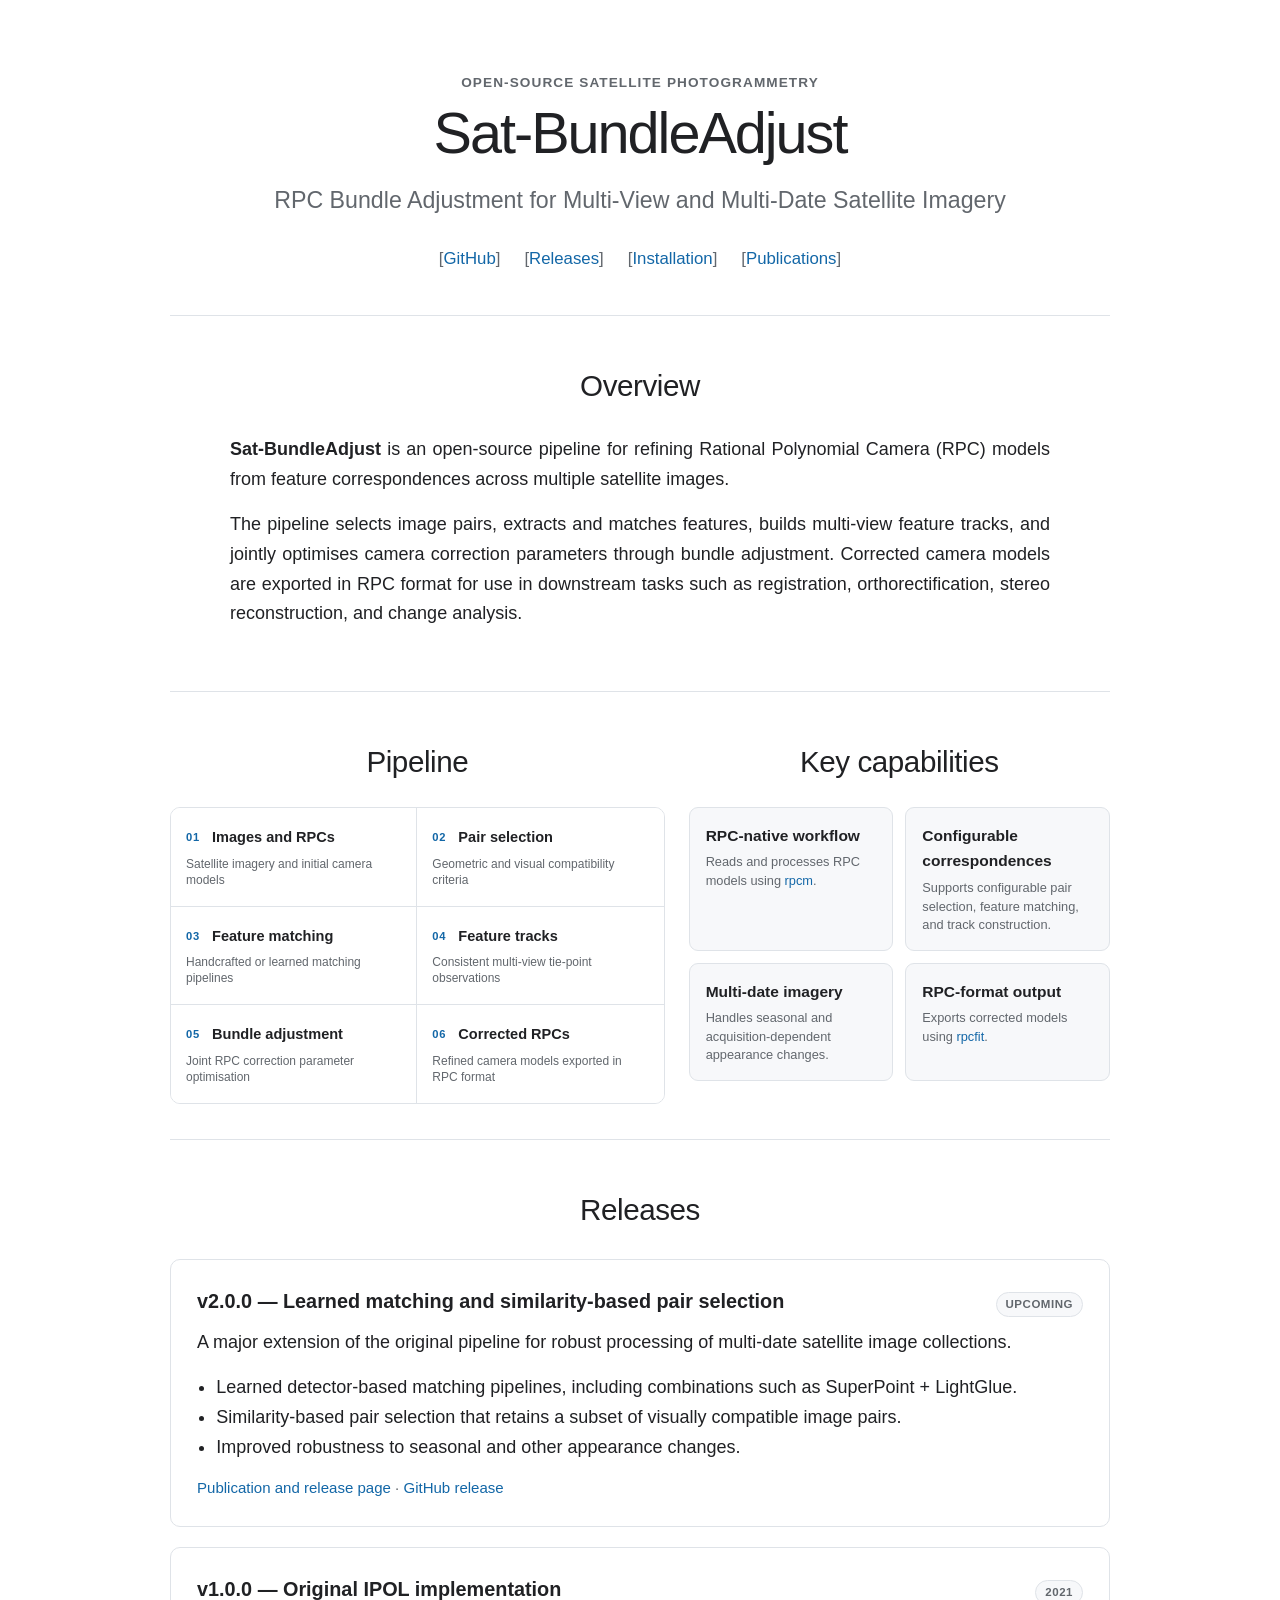
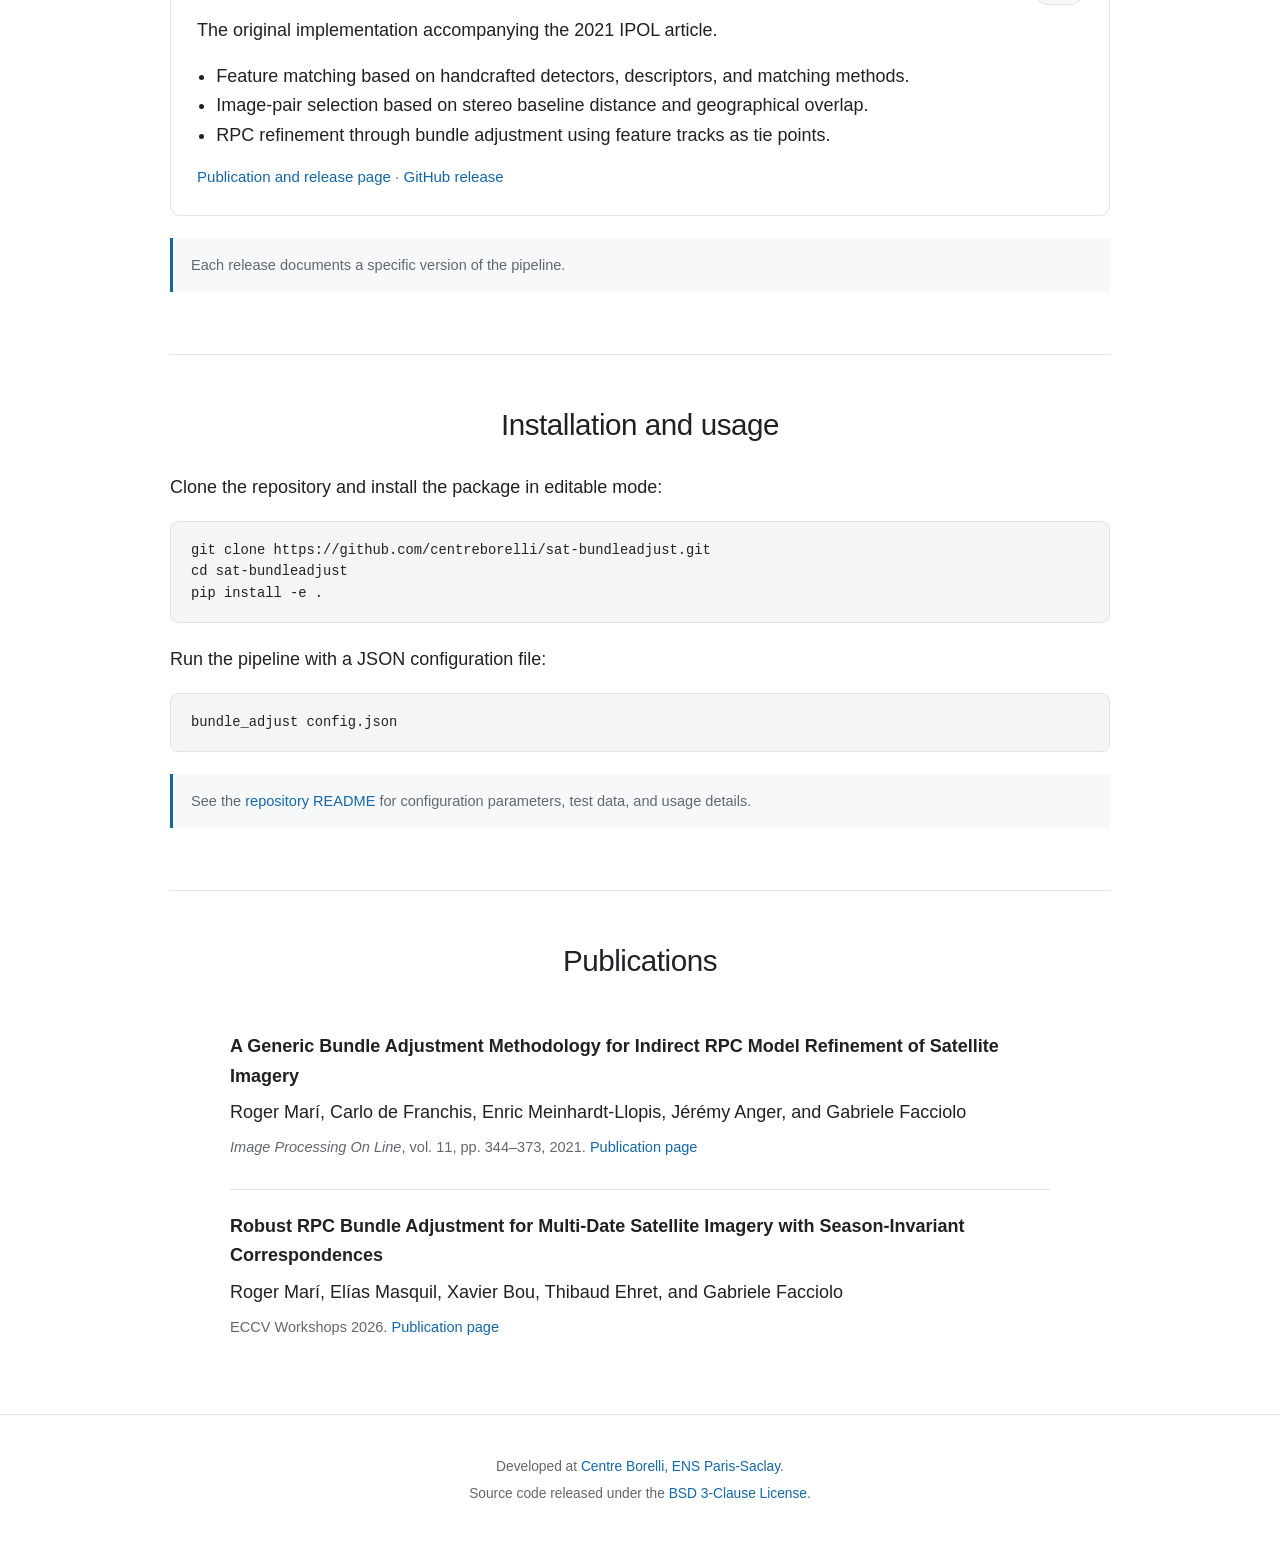
==== docs/index.html @ 79bfd889 "+" ====
<!DOCTYPE html>
<html lang="en">
<head>
  <meta charset="utf-8">
  <meta name="viewport" content="width=device-width, initial-scale=1">

  <title>Sat-BundleAdjust</title>
  <meta name="description" content="An open-source RPC bundle adjustment pipeline for multi-view and multi-date satellite imagery.">
  <meta name="theme-color" content="#ffffff">

  <!-- Update this URL after enabling GitHub Pages. -->
  <link rel="canonical" href="https://centreborelli.github.io/sat-bundleadjust/">

  <!-- Social sharing metadata. Add an og:image later if you create a teaser image. -->
  <meta property="og:type" content="website">
  <meta property="og:title" content="Sat-BundleAdjust">
  <meta property="og:description" content="RPC bundle adjustment for multi-view and multi-date satellite imagery.">
  <meta property="og:url" content="https://centreborelli.github.io/sat-bundleadjust/">

  <style>
    :root {
      --background: #ffffff;
      --surface: #f7f8fa;
      --text: #202124;
      --muted: #62676d;
      --accent: #1367a7;
      --accent-hover: #0d4f82;
      --border: #dfe3e8;
      --code-background: #f4f5f7;
      --max-width: 940px;
    }

    * {
      box-sizing: border-box;
    }

    html {
      scroll-behavior: smooth;
    }

    body {
      margin: 0;
      background: var(--background);
      color: var(--text);
      font-family:
        "Helvetica Neue",
        Helvetica,
        Arial,
        system-ui,
        -apple-system,
        sans-serif;
      font-size: 18px;
      font-weight: 300;
      line-height: 1.65;
    }

    a {
      color: var(--accent);
      text-decoration: none;
    }

    a:hover,
    a:focus-visible {
      color: var(--accent-hover);
      text-decoration: underline;
    }

    a:focus-visible {
      outline: 2px solid var(--accent);
      outline-offset: 3px;
      border-radius: 2px;
    }

    .container {
      width: min(calc(100% - 40px), var(--max-width));
      margin: 0 auto;
    }

    header {
      padding: 72px 0 42px;
      text-align: center;
    }

    .eyebrow {
      margin: 0 0 8px;
      color: var(--muted);
      font-size: 0.85rem;
      font-weight: 600;
      letter-spacing: 0.08em;
      text-transform: uppercase;
    }

    h1 {
      margin: 0;
      font-size: clamp(2.25rem, 7vw, 3.6rem);
      font-weight: 400;
      letter-spacing: -0.035em;
      line-height: 1.1;
    }

    .tagline {
      max-width: 760px;
      margin: 18px auto 0;
      color: var(--muted);
      font-size: clamp(1.15rem, 3vw, 1.45rem);
      line-height: 1.45;
    }

    .header-links {
      display: flex;
      flex-wrap: wrap;
      justify-content: center;
      gap: 8px 24px;
      margin-top: 28px;
      font-size: 1.05rem;
      font-weight: 400;
    }

    .header-links a::before {
      content: "[";
      color: var(--muted);
    }

    .header-links a::after {
      content: "]";
      color: var(--muted);
    }

    main section {
      padding: 46px 0;
      border-top: 1px solid var(--border);
    }

    h2 {
      margin: 0 0 24px;
      text-align: center;
      font-size: 1.85rem;
      font-weight: 400;
      letter-spacing: -0.015em;
    }

    h3 {
      margin: 0 0 8px;
      font-size: 1.17rem;
      font-weight: 600;
    }

    p {
      margin: 0 0 1rem;
    }

    .lead {
      max-width: 820px;
      margin-inline: auto;
      text-align: justify;
    }

    .workflow-grid {
      display: grid;
      grid-template-columns: 1.08fr 0.92fr;
      gap: 24px;
      align-items: stretch;
    }

    .workflow-panel {
      min-width: 0;
    }

    .workflow-panel h2 {
      margin-bottom: 20px;
    }

    .pipeline {
      display: grid;
      grid-template-columns: repeat(2, minmax(0, 1fr));
      height: calc(100% - 58px);
      border: 1px solid var(--border);
      border-radius: 10px;
      overflow: hidden;
      background: var(--background);
    }

    .pipeline-step {
      min-height: 0;
      padding: 14px 15px;
      background: var(--background);
    }

    .pipeline-step:nth-child(odd) {
      border-right: 1px solid var(--border);
    }

    .pipeline-step:nth-child(-n + 4) {
      border-bottom: 1px solid var(--border);
    }

    .step-number {
      display: inline-block;
      margin-right: 7px;
      color: var(--accent);
      font-size: 0.7rem;
      font-weight: 700;
      letter-spacing: 0.07em;
      vertical-align: 0.08em;
    }

    .pipeline-step strong {
      font-size: 0.91rem;
      font-weight: 600;
      line-height: 1.3;
    }

    .pipeline-step span:last-child {
      display: block;
      margin-top: 4px;
      color: var(--muted);
      font-size: 0.75rem;
      line-height: 1.35;
    }

    .feature-grid {
      display: grid;
      grid-template-columns: repeat(2, minmax(0, 1fr));
      gap: 12px;
    }

    .feature {
      padding: 15px 16px;
      border: 1px solid var(--border);
      border-radius: 9px;
      background: var(--surface);
    }

    .feature h3 {
      margin-bottom: 5px;
      font-size: 0.97rem;
    }

    .feature p {
      margin: 0;
      color: var(--muted);
      font-size: 0.8rem;
      line-height: 1.45;
    }

    .release-list {
      display: grid;
      gap: 20px;
    }

    .release {
      padding: 25px 26px;
      border: 1px solid var(--border);
      border-radius: 10px;
      background: var(--background);
    }

    .release-header {
      display: flex;
      flex-wrap: wrap;
      align-items: baseline;
      justify-content: space-between;
      gap: 8px 20px;
      margin-bottom: 10px;
    }

    .release-title {
      margin: 0;
      font-size: 1.24rem;
      font-weight: 600;
    }

    .badge {
      display: inline-block;
      padding: 2px 9px;
      border: 1px solid var(--border);
      border-radius: 999px;
      color: var(--muted);
      background: var(--surface);
      font-size: 0.72rem;
      font-weight: 650;
      letter-spacing: 0.045em;
      text-transform: uppercase;
    }

    .release ul {
      margin: 12px 0 14px;
      padding-left: 1.2rem;
    }

    .release-links {
      margin: 0;
      font-size: 0.94rem;
      font-weight: 500;
    }

    .release-links a + a::before {
      content: " · ";
      color: var(--muted);
      text-decoration: none;
    }

    .note {
      margin-top: 22px;
      padding: 15px 18px;
      border-left: 3px solid var(--accent);
      background: var(--surface);
      color: var(--muted);
      font-size: 0.91rem;
    }

    pre {
      margin: 18px 0 0;
      padding: 18px 20px;
      overflow-x: auto;
      border: 1px solid var(--border);
      border-radius: 8px;
      background: var(--code-background);
      font: 0.86rem/1.55
        ui-monospace,
        SFMono-Regular,
        Menlo,
        Monaco,
        Consolas,
        "Liberation Mono",
        monospace;
    }

    code {
      font-family:
        ui-monospace,
        SFMono-Regular,
        Menlo,
        Monaco,
        Consolas,
        "Liberation Mono",
        monospace;
    }

    .publication {
      max-width: 820px;
      margin: 0 auto;
      padding: 22px 0;
    }

    .publication + .publication {
      border-top: 1px solid var(--border);
    }

    .publication-title {
      font-weight: 600;
    }

    .publication p {
      margin-bottom: 0.45rem;
    }

    .publication .meta {
      color: var(--muted);
      font-size: 0.91rem;
    }

    footer {
      padding: 36px 0 52px;
      border-top: 1px solid var(--border);
      color: var(--muted);
      text-align: center;
      font-size: 0.86rem;
    }

    footer p {
      margin: 0.3rem 0;
    }

    @media (max-width: 860px) {
      .workflow-grid {
        grid-template-columns: 1fr;
        gap: 42px;
      }

      .pipeline {
        height: auto;
        grid-template-columns: repeat(3, minmax(0, 1fr));
      }

      .pipeline-step:nth-child(odd) {
        border-right: 0;
      }

      .pipeline-step:not(:nth-child(3n)) {
        border-right: 1px solid var(--border);
      }

      .pipeline-step:nth-child(-n + 3) {
        border-bottom: 1px solid var(--border);
      }

      .pipeline-step:nth-child(4) {
        border-bottom: 0;
      }
    }

    @media (max-width: 620px) {
      body {
        font-size: 16px;
      }

      header {
        padding-top: 52px;
      }

      main section {
        padding: 38px 0;
      }

      .feature-grid {
        grid-template-columns: 1fr;
      }

      .pipeline {
        grid-template-columns: 1fr;
      }

      .pipeline-step,
      .pipeline-step:nth-child(odd),
      .pipeline-step:not(:nth-child(3n)) {
        border-right: 0;
        border-bottom: 1px solid var(--border);
      }

      .pipeline-step:last-child {
        border-bottom: 0;
      }

      .lead {
        text-align: left;
      }
    }
  </style>
</head>

<body>
  <header class="container">
    <p class="eyebrow">Open-source satellite photogrammetry</p>
    <h1>Sat-BundleAdjust</h1>
    <p class="tagline">
      RPC Bundle Adjustment for Multi-View and Multi-Date Satellite Imagery
    </p>

    <nav class="header-links" aria-label="Project links">
      <a href="https://github.com/centreborelli/sat-bundleadjust">GitHub</a>
      <a href="https://github.com/centreborelli/sat-bundleadjust/releases">Releases</a>
      <a href="#installation">Installation</a>
      <a href="#publications">Publications</a>
    </nav>
  </header>

  <main class="container">
    <section id="overview">
      <h2>Overview</h2>
      <div class="lead">
        <p>
          <strong>Sat-BundleAdjust</strong> is an open-source pipeline for refining
          Rational Polynomial Camera (RPC) models from feature correspondences
          across multiple satellite images.
        </p>
        <p>
          The pipeline selects image pairs, extracts and matches features,
          builds multi-view feature tracks, and jointly optimises camera
          correction parameters through bundle adjustment. Corrected camera
          models are exported in RPC format for use in downstream tasks such as
          registration, orthorectification, stereo reconstruction, and change
          analysis.
        </p>
      </div>
    </section>

    <section aria-label="Pipeline and key capabilities">
      <div class="workflow-grid">
        <article id="pipeline" class="workflow-panel">
          <h2>Pipeline</h2>

          <div class="pipeline" role="list" aria-label="Sat-BundleAdjust processing pipeline">
            <div class="pipeline-step" role="listitem">
              <span class="step-number">01</span>
              <strong>Images and RPCs</strong>
              <span>Satellite imagery and initial camera models</span>
            </div>
            <div class="pipeline-step" role="listitem">
              <span class="step-number">02</span>
              <strong>Pair selection</strong>
              <span>Geometric and visual compatibility criteria</span>
            </div>
            <div class="pipeline-step" role="listitem">
              <span class="step-number">03</span>
              <strong>Feature matching</strong>
              <span>Handcrafted or learned matching pipelines</span>
            </div>
            <div class="pipeline-step" role="listitem">
              <span class="step-number">04</span>
              <strong>Feature tracks</strong>
              <span>Consistent multi-view tie-point observations</span>
            </div>
            <div class="pipeline-step" role="listitem">
              <span class="step-number">05</span>
              <strong>Bundle adjustment</strong>
              <span>Joint RPC correction parameter optimisation</span>
            </div>
            <div class="pipeline-step" role="listitem">
              <span class="step-number">06</span>
              <strong>Corrected RPCs</strong>
              <span>Refined camera models exported in RPC format</span>
            </div>
          </div>
        </article>

        <article id="capabilities" class="workflow-panel">
          <h2>Key capabilities</h2>

          <div class="feature-grid">
            <article class="feature">
              <h3>RPC-native workflow</h3>
              <p>
                Reads and processes RPC models using
                <a href="https://github.com/centreborelli/rpcm">rpcm</a>.
              </p>
            </article>

            <article class="feature">
              <h3>Configurable correspondences</h3>
              <p>
                Supports configurable pair selection, feature matching, and
                track construction.
              </p>
            </article>

            <article class="feature">
              <h3>Multi-date imagery</h3>
              <p>
                Handles seasonal and acquisition-dependent appearance changes.
              </p>
            </article>

            <article class="feature">
              <h3>RPC-format output</h3>
              <p>
                Exports corrected models using
                <a href="https://github.com/centreborelli/rpcfit">rpcfit</a>.
              </p>
            </article>
          </div>
        </article>
      </div>
    </section>

    <section id="releases">
      <h2>Releases</h2>

      <div class="release-list">
        <article class="release">
          <div class="release-header">
            <h3 class="release-title">v2.0.0 — Learned matching and similarity-based pair selection</h3>
            <span class="badge">Upcoming</span>
          </div>

          <p>
            A major extension of the original pipeline for robust processing of
            multi-date satellite image collections.
          </p>

          <ul>
            <li>
              Learned detector-based matching pipelines, including combinations
              such as SuperPoint + LightGlue.
            </li>
            <li>
              Similarity-based pair selection that retains a subset of visually
              compatible image pairs.
            </li>
            <li>
              Improved robustness to seasonal and other appearance changes.
            </li>
          </ul>

          <p class="release-links">
            <a href="./v2/">Publication and release page</a>
            <a href="https://github.com/centreborelli/sat-bundleadjust/releases/tag/v2.0.0">GitHub release</a>
          </p>
        </article>

        <article class="release">
          <div class="release-header">
            <h3 class="release-title">v1.0.0 — Original IPOL implementation</h3>
            <span class="badge">2021</span>
          </div>

          <p>
            The original implementation accompanying the 2021 IPOL article.
          </p>

          <ul>
            <li>
              Feature matching based on handcrafted detectors, descriptors, and
              matching methods.
            </li>
            <li>
              Image-pair selection based on stereo baseline distance and
              geographical overlap.
            </li>
            <li>
              RPC refinement through bundle adjustment using feature tracks as
              tie points.
            </li>
          </ul>

          <p class="release-links">
            <a href="./v1/">Publication and release page</a>
            <a href="https://github.com/centreborelli/sat-bundleadjust/releases/tag/v1.0.0">GitHub release</a>
          </p>
        </article>

        <!--
          Future release template:

          <article class="release">
            <div class="release-header">
              <h3 class="release-title">v3.0.0 — Release title</h3>
              <span class="badge">Year</span>
            </div>
            <p>One-sentence summary.</p>
            <ul>
              <li>Main change.</li>
              <li>Main change.</li>
            </ul>
            <p class="release-links">
              <a href="RELEASE_URL">Release</a>
              <a href="ARTICLE_URL">Methodology article</a>
            </p>
          </article>
        -->
      </div>

      <p class="note">
        Each release documents a specific version of the pipeline.
      </p>
    </section>

    <section id="installation">
      <h2>Installation and usage</h2>

      <p>
        Clone the repository and install the package in editable mode:
      </p>

      <pre><code>git clone https://github.com/centreborelli/sat-bundleadjust.git
cd sat-bundleadjust
pip install -e .</code></pre>

      <p style="margin-top: 22px;">
        Run the pipeline with a JSON configuration file:
      </p>

      <pre><code>bundle_adjust config.json</code></pre>

      <p class="note">
        See the <a href="https://github.com/centreborelli/sat-bundleadjust#readme">repository README</a>
        for configuration parameters, test data, and usage details.
      </p>
    </section>

    <section id="publications">
      <h2>Publications</h2>

      <article class="publication">
        <p class="publication-title">
          A Generic Bundle Adjustment Methodology for Indirect RPC Model
          Refinement of Satellite Imagery
        </p>
        <p>
          Roger Marí, Carlo de Franchis, Enric Meinhardt-Llopis,
          Jérémy Anger, and Gabriele Facciolo
        </p>
        <p class="meta">
          <em>Image Processing On Line</em>, vol. 11, pp. 344–373, 2021.
          <a href="./v1/">Publication page</a>
        </p>
      </article>

      <article class="publication">
        <p class="publication-title">
          Robust RPC Bundle Adjustment for Multi-Date Satellite Imagery with
          Season-Invariant Correspondences
        </p>
        <p>
          Roger Marí, Elías Masquil, Xavier Bou,
          Thibaud Ehret, and Gabriele Facciolo
        </p>
        <p class="meta">
          ECCV Workshops 2026. <a href="./v2/">Publication page</a>
        </p>
      </article>
    </section>
  </main>

  <footer>
    <div class="container">
      <p>
        Developed at
        <a href="https://centreborelli.ens-paris-saclay.fr/">Centre Borelli, ENS Paris-Saclay</a>.
      </p>
      <p>
        Source code released under the
        <a href="https://github.com/centreborelli/sat-bundleadjust/blob/master/LICENSE">BSD 3-Clause License</a>.
      </p>
    </div>
  </footer>
</body>
</html>
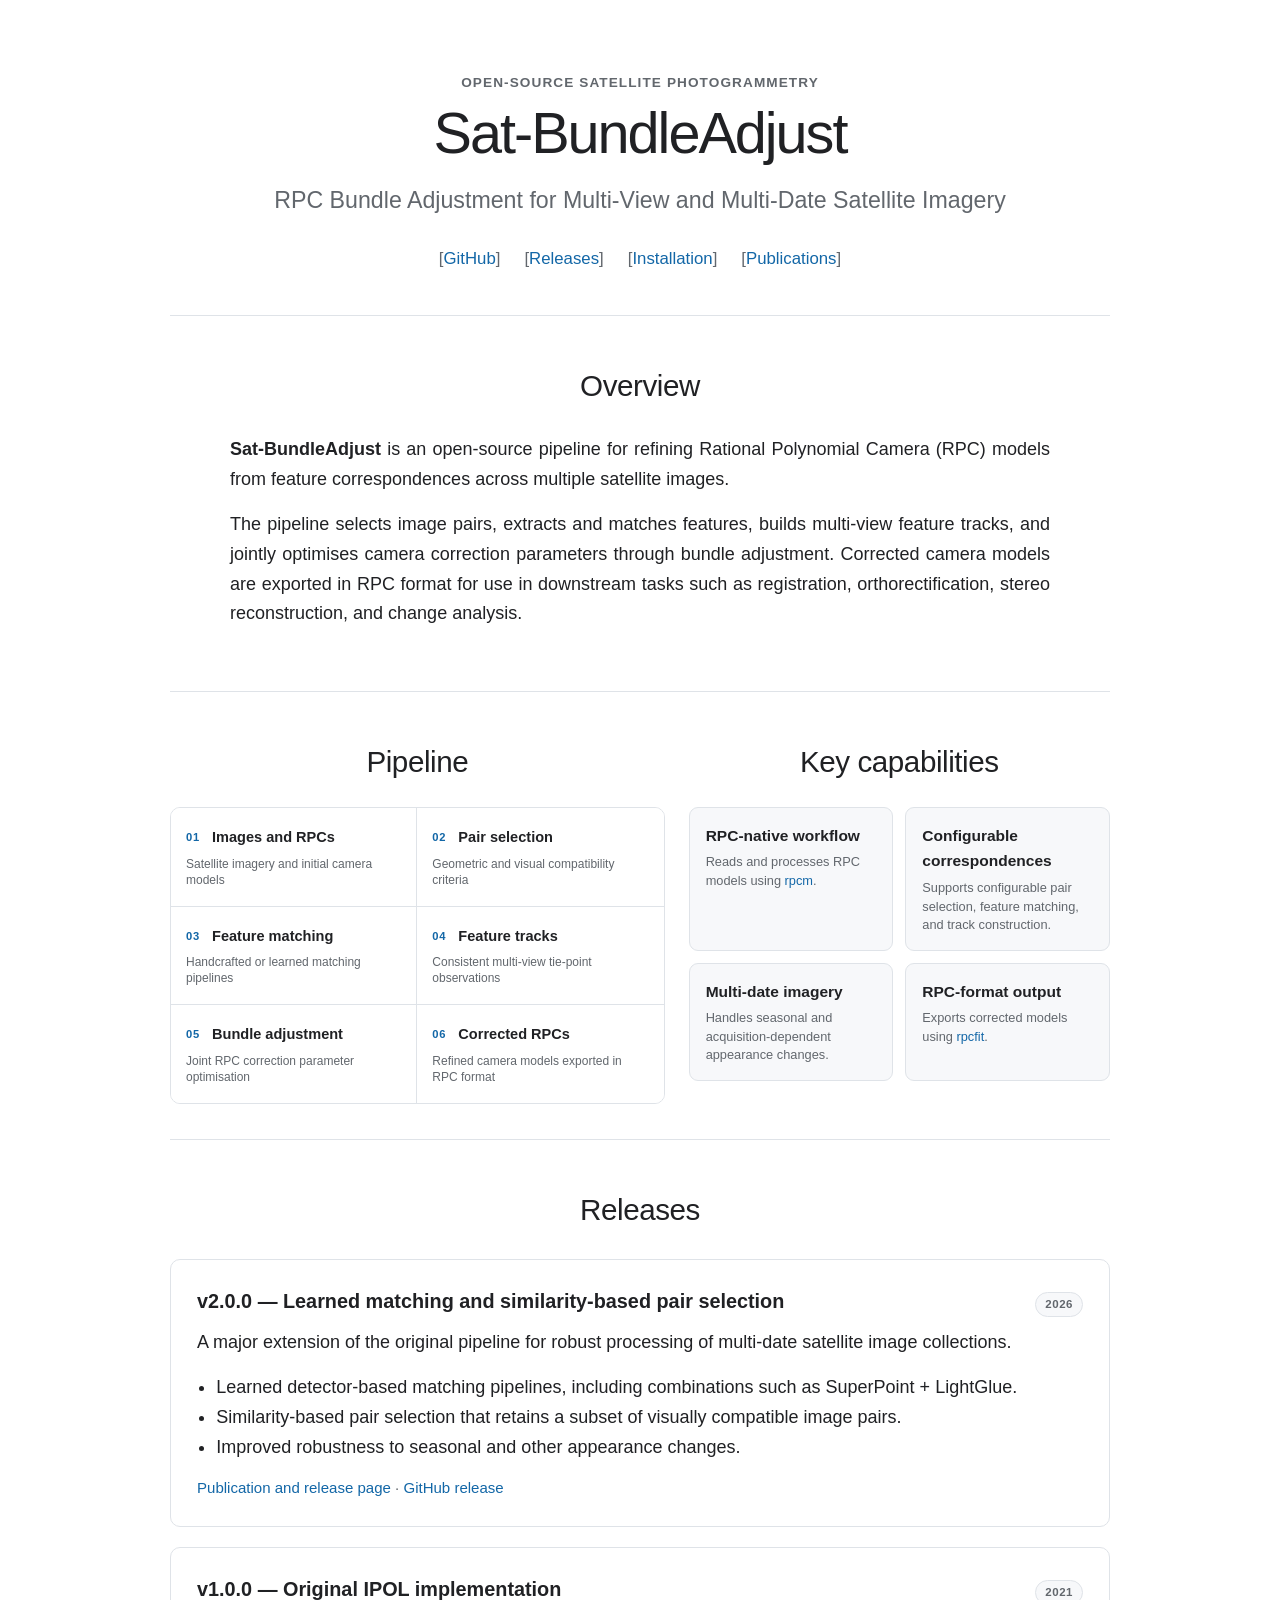
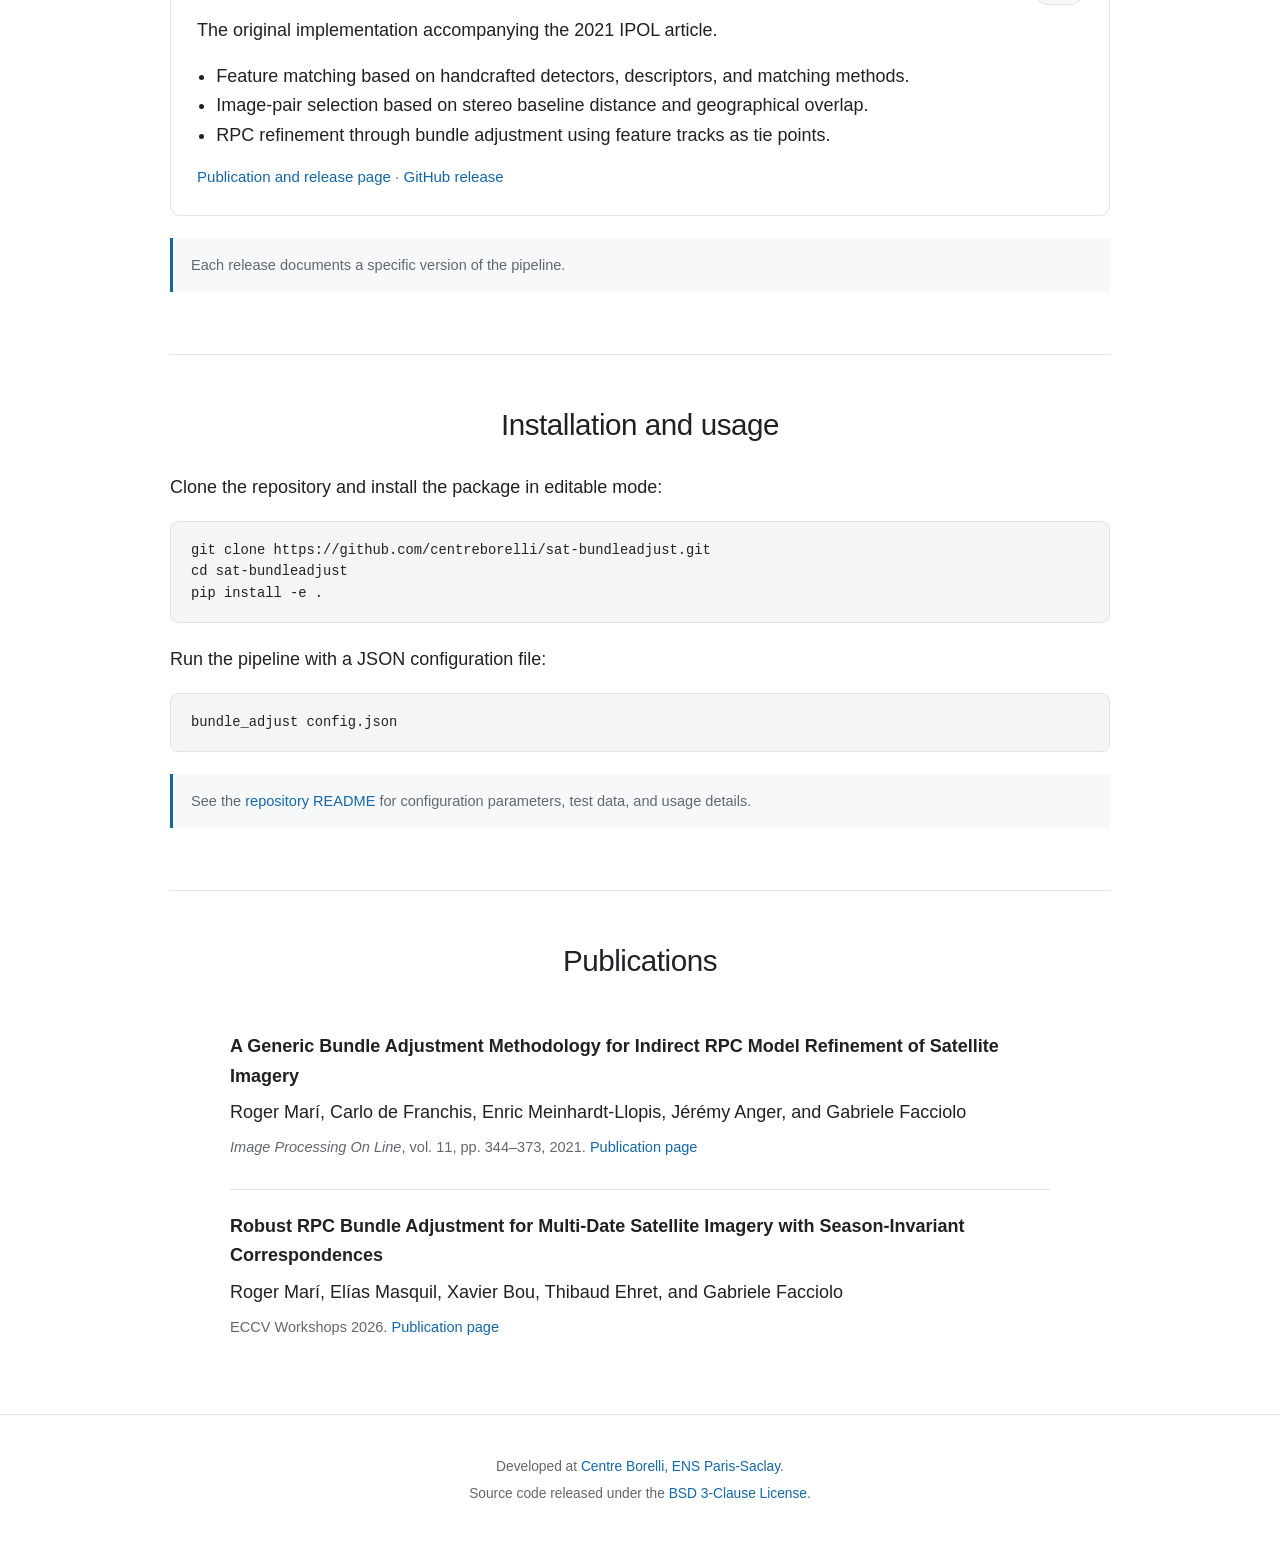
==== commit 57629d46: "+" ====
--- a/docs/index.html
+++ b/docs/index.html
@@ -560,7 +560,7 @@
         <article class="release">
           <div class="release-header">
             <h3 class="release-title">v2.0.0 — Learned matching and similarity-based pair selection</h3>
-            <span class="badge">Upcoming</span>
+            <span class="badge">2026</span>
           </div>
 
           <p>
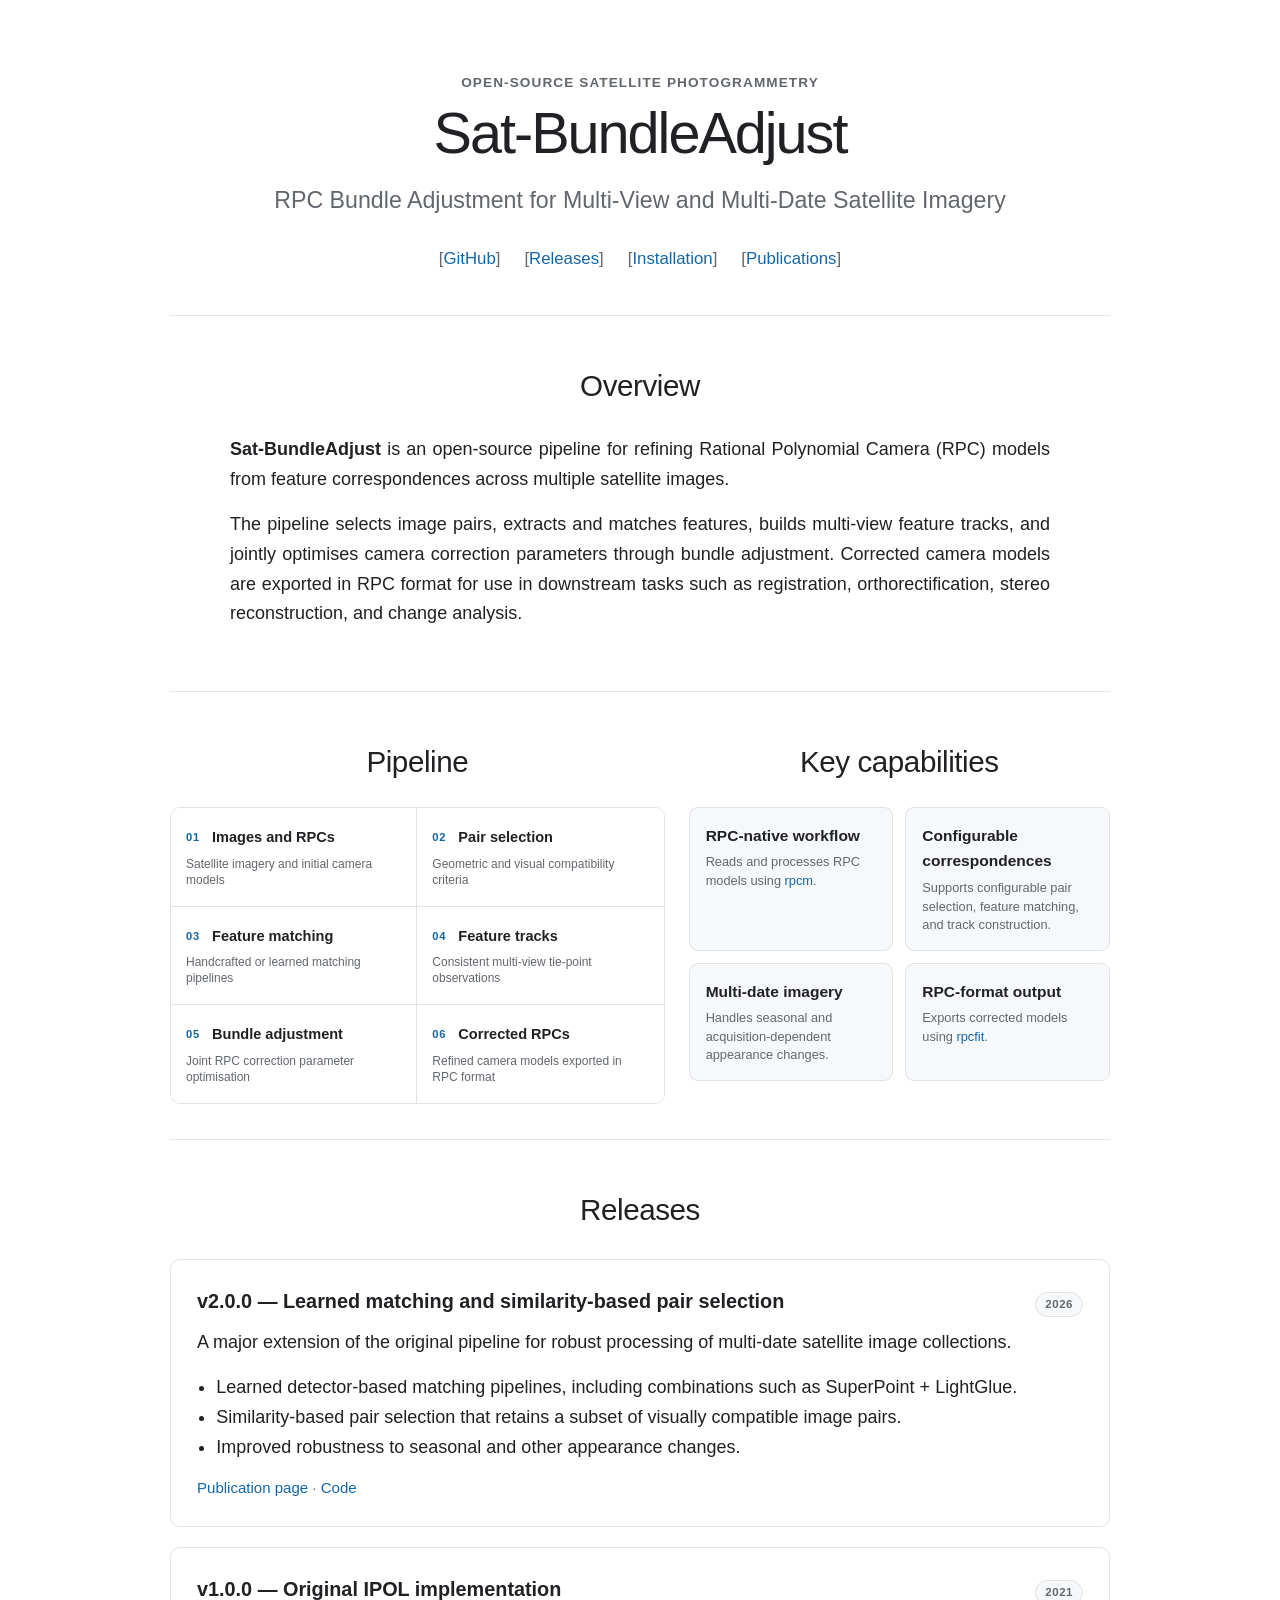
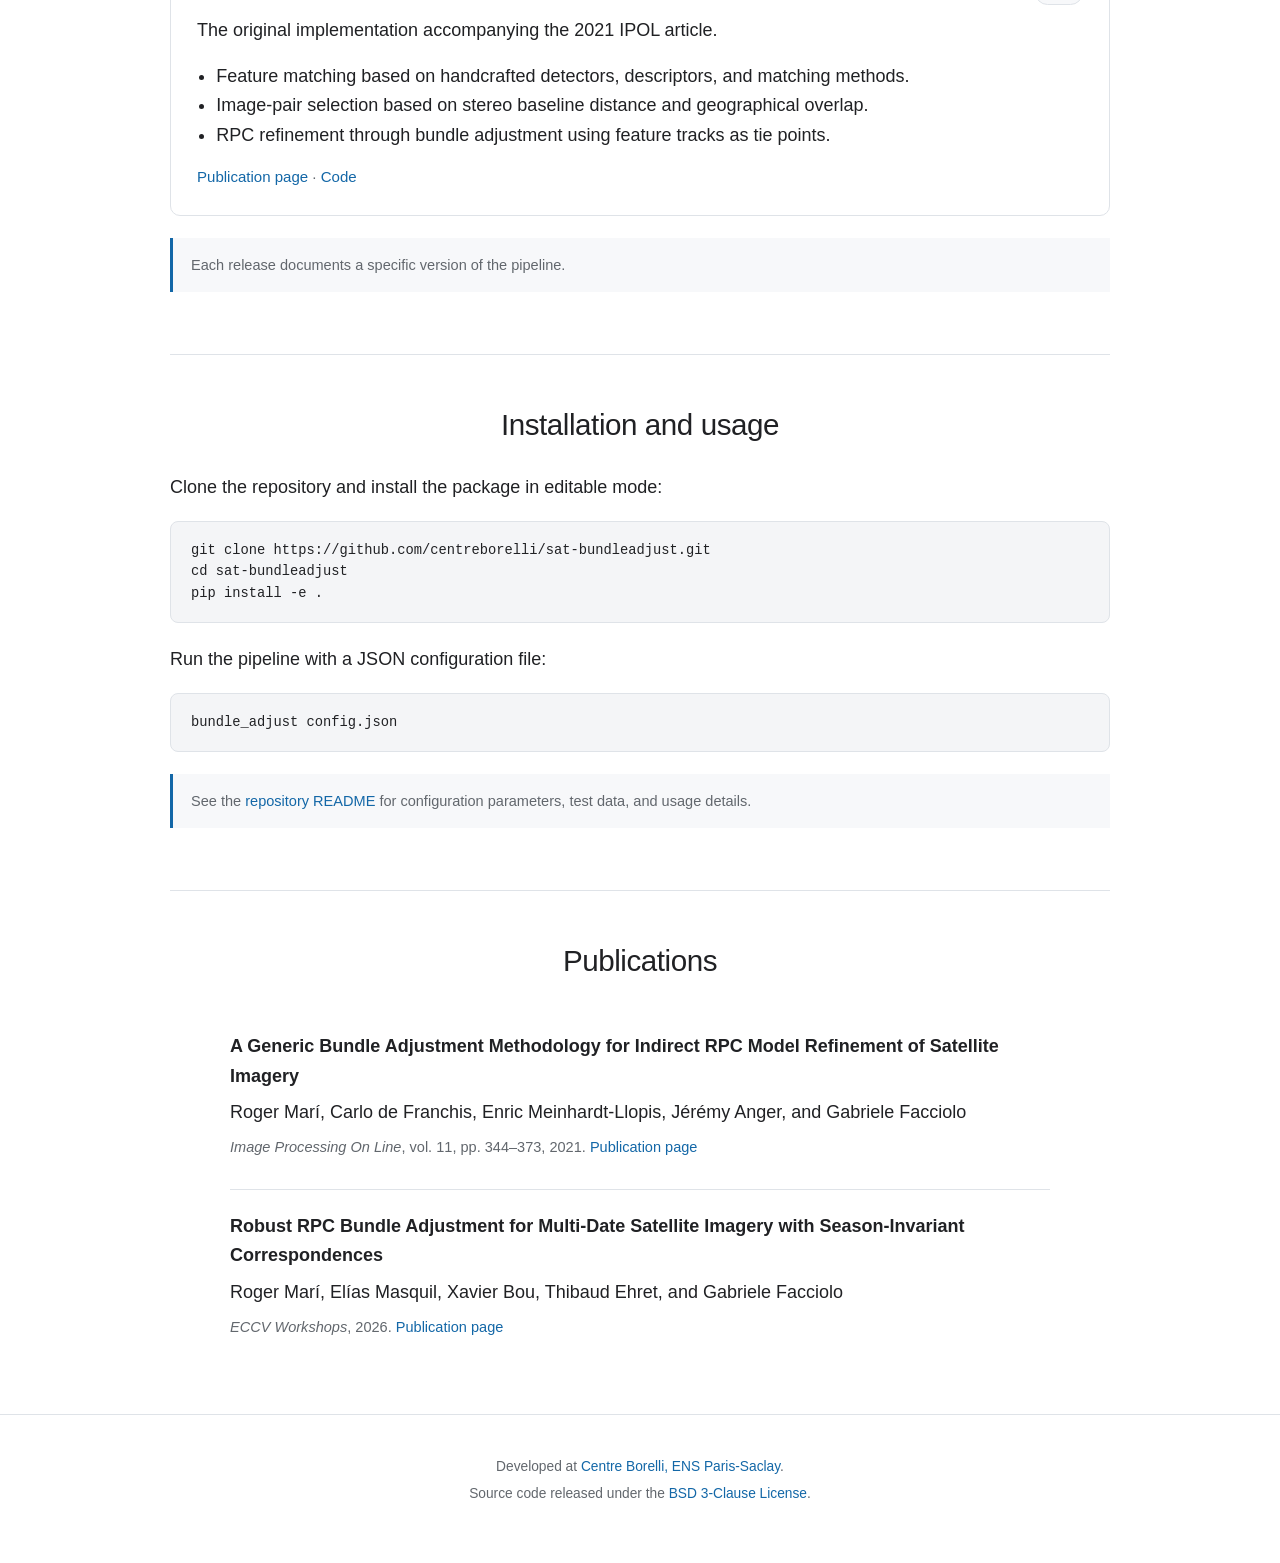
==== commit 16648ec7: "+" ====
--- a/docs/index.html
+++ b/docs/index.html
@@ -583,8 +583,8 @@
           </ul>
 
           <p class="release-links">
-            <a href="./v2/">Publication and release page</a>
-            <a href="https://github.com/centreborelli/sat-bundleadjust/releases/tag/v2.0.0">GitHub release</a>
+            <a href="./v2/">Publication page</a>
+            <a href="https://github.com/centreborelli/sat-bundleadjust/releases/tag/v2.0.0">Code</a>
           </p>
         </article>
 
@@ -614,8 +614,8 @@
           </ul>
 
           <p class="release-links">
-            <a href="./v1/">Publication and release page</a>
-            <a href="https://github.com/centreborelli/sat-bundleadjust/releases/tag/v1.0.0">GitHub release</a>
+            <a href="./v1/">Publication page</a>
+            <a href="https://github.com/centreborelli/sat-bundleadjust/releases/tag/v1.0.0">Code</a>
           </p>
         </article>
 
@@ -696,7 +696,7 @@
           Thibaud Ehret, and Gabriele Facciolo
         </p>
         <p class="meta">
-          ECCV Workshops 2026. <a href="./v2/">Publication page</a>
+          <em>ECCV Workshops</em>, 2026. <a href="./v2/">Publication page</a>
         </p>
       </article>
     </section>
